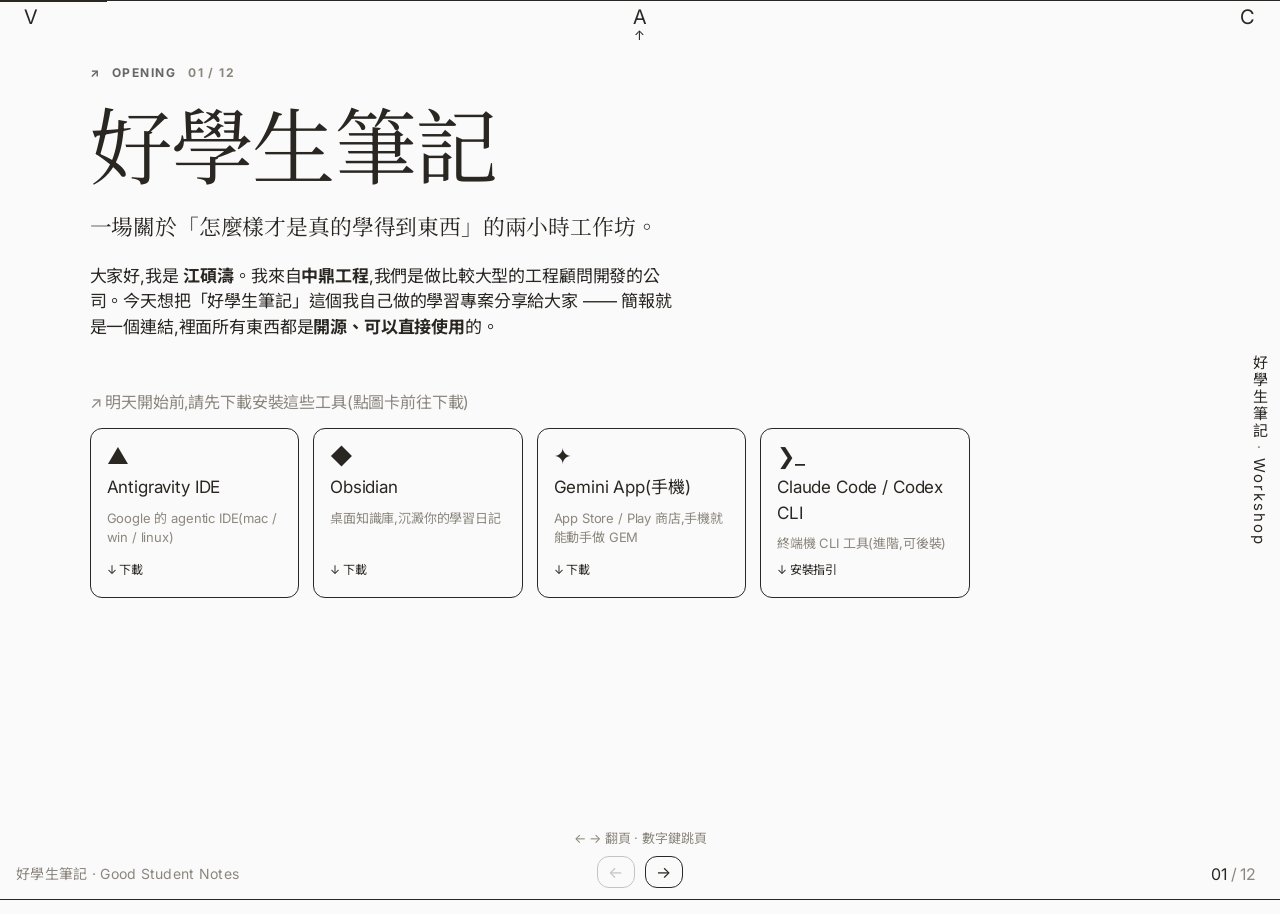
==== presentation/index.html @ 58fe3d60 "feat: 互動式工作坊簡報(Henry broadside 風格) 新增 presentation/index.html:自包含 12 頁互動簡報,用於現場舉辦 好學生筆記工作坊,並部署至 good" ====
<!DOCTYPE html>
<html lang="zh-Hant">
<head>
<meta charset="utf-8" />
<meta name="viewport" content="width=device-width, initial-scale=1, viewport-fit=cover" />
<title>好學生筆記 — Workshop</title>
<link rel="preconnect" href="https://fonts.googleapis.com">
<link rel="preconnect" href="https://fonts.gstatic.com" crossorigin>
<link href="https://fonts.googleapis.com/css2?family=Anton&family=Fraunces:ital,opsz,wght@0,9..144,400;0,9..144,500;1,9..144,400&family=Inter:wght@400;500;700&family=Noto+Serif+TC:wght@400;500;700&family=Noto+Sans+TC:wght@400;500;700&display=swap" rel="stylesheet">
<style>
/* ============================================================
   V–A–C Style System  (achromatic editorial / exhibition catalog)
   ink #000 · paper #fff · graphite #999 · single weight 400 · 0 radius
   ============================================================ */
:root{
  /* Henry — warm broadside monochrome */
  --color-ink:#2a2722;        /* Headline Ink — warm near-black */
  --color-paper:#fafafa;      /* Paper — cream-white */
  --color-graphite:#8c877e;   /* warm muted text */
  --color-ash:#666666;        /* secondary muted */
  --color-field:#eeeeee;      /* hairline */
  --color-inkline:#4a463f;    /* hairline on ink sections */
  --font-text:'Inter',ui-sans-serif,system-ui,-apple-system,BlinkMacSystemFont,"Segoe UI",Roboto,"Noto Sans TC",sans-serif;
  --font-serif:'Fraunces','Noto Serif TC',Georgia,serif;
  --font-stamp:'Anton','Noto Sans TC',Impact,sans-serif;
  --radius:12px;
  --leading-tight:0.88;
  --leading-body:1.5;
  --page-max:1440px;
}
*{box-sizing:border-box;margin:0;padding:0;-webkit-font-smoothing:antialiased;}
html,body{height:100%;}
body{
  font-family:var(--font-text);
  font-weight:400;
  color:var(--color-ink);
  background:var(--color-paper);
  overflow:hidden;
  line-height:var(--leading-body);
  letter-spacing:-0.01em;
}
::selection{background:var(--color-ink);color:var(--color-paper);}

/* ---------- V—A—C registration bar ---------- */
.regbar{
  position:fixed;top:0;left:0;right:0;height:0;
  border-top:1px solid var(--color-ink);
  z-index:50;
}
.regbar .mark{
  position:absolute;top:6px;font-size:20px;line-height:1;letter-spacing:.04em;
}
.regbar .v{left:24px;}
.regbar .a{left:50%;transform:translateX(-50%);text-align:center;}
.regbar .a .up{display:block;font-size:13px;margin-top:2px;}
.regbar .c{right:24px;}

/* ---------- right edge vertical nav ---------- */
.edgenav{
  position:fixed;right:10px;top:50%;transform:translateY(-50%);
  writing-mode:vertical-rl;
  font-size:15px;letter-spacing:.14em;z-index:40;
  color:var(--color-ink);user-select:none;
}
.edgenav span{color:var(--color-graphite);}
.edgenav b{font-weight:400;}

/* ---------- left edge locale ---------- */
.localesw{
  position:fixed;left:16px;bottom:16px;font-size:14px;z-index:40;
  color:var(--color-graphite);user-select:none;letter-spacing:.02em;
}

/* ---------- deck ---------- */
.deck{position:relative;width:100%;height:100%;}
.slide{
  position:absolute;inset:0;
  display:flex;flex-direction:column;justify-content:center;
  padding:64px clamp(40px,7vw,150px) 96px;
  max-width:var(--page-max);margin:0 auto;
  opacity:0;visibility:hidden;transform:translateY(14px);
  transition:opacity .45s ease,transform .45s ease,visibility .45s;
  overflow-y:auto;
}
.slide.active{opacity:1;visibility:visible;transform:none;}
.slide.top{justify-content:flex-start;}

/* kicker → Henry uppercase eyebrow */
.kicker{
  font-family:var(--font-text);font-size:12px;font-weight:700;text-transform:uppercase;
  letter-spacing:.12em;color:var(--color-ash);margin-bottom:30px;
  display:flex;gap:12px;align-items:baseline;
}
.kicker .num{color:var(--color-graphite);}
.kicker .arrow{}

/* Henry is shadowless / watermark-free — drop the V–A–C ghost numbers */
.watermark{display:none;}

/* inverted editorial letter (closing) */
.slide.letter{justify-content:center;align-items:center;text-align:center;}
.letter-eyebrow,.letter-foot{font-family:var(--font-text);font-size:12px;text-transform:uppercase;
  letter-spacing:.14em;color:#a8a299;}
.letter-eyebrow{margin-bottom:36px;}
.letter-foot{margin-top:36px;max-width:46ch;}
.letter-body{font-family:var(--font-serif);font-size:clamp(24px,3.2vw,42px);line-height:1.45;
  color:var(--color-paper);max-width:24ch;margin:0 auto;}
.letter-body em{font-style:italic;}

h1.display{
  font-family:var(--font-serif);font-weight:400;
  font-size:clamp(40px,6.5vw,84px);line-height:var(--leading-tight);
  letter-spacing:-.02em;max-width:16ch;margin-bottom:28px;
}
h2.display{
  font-family:var(--font-serif);font-weight:400;
  font-size:clamp(30px,4.4vw,56px);line-height:0.9;letter-spacing:-.02em;
  margin-bottom:24px;max-width:20ch;
}
.stamp{
  font-family:var(--font-stamp);text-transform:uppercase;font-weight:400;
  line-height:0.82;letter-spacing:0;
}
/* Henry — single 12px radius, no shadows */
a.toolcard,.codewrap,.spbox,.hstep,a.btnbox,.player,.icard,.genwrap,.note,
.copybtn,.gencopy,.spcopy,.navbtns button,.stepnav button,.step-rail,.fnrow{
  border-radius:var(--radius);
}
.codewrap,.spbox,.player{overflow:hidden;}
.lead{font-family:var(--font-serif);font-size:clamp(19px,1.7vw,24px);line-height:1.4;max-width:50ch;margin-bottom:20px;}
.lead b{font-weight:500;font-style:italic;}
p.body{font-size:17px;max-width:54ch;margin-bottom:16px;}
.muted{color:var(--color-graphite);}

ul.list{list-style:none;max-width:60ch;}
ul.list li{
  font-size:18px;padding:14px 0 14px 26px;position:relative;
  border-top:1px solid var(--color-ink);
}
ul.list li:first-child{border-top:1px solid var(--color-ink);}
ul.list li:before{content:"↗";position:absolute;left:0;top:14px;}
ul.list.plain li:before{content:"—";color:var(--color-graphite);}

.cols{display:grid;grid-template-columns:1fr 1fr;gap:clamp(24px,4vw,60px);align-items:start;}
.cols.s31{grid-template-columns:1fr 1fr;}

/* comparison table — museum label style, no color */
table.vac{width:100%;border-collapse:collapse;font-size:16px;max-width:760px;}
table.vac th,table.vac td{
  text-align:left;vertical-align:top;padding:12px 16px;
  border-top:1px solid var(--color-ink);
}
table.vac thead th{border-top:none;color:var(--color-graphite);font-weight:400;}
table.vac tbody td:first-child{color:var(--color-graphite);width:8ch;}

/* watermark */
.watermark{
  position:absolute;right:6vw;top:50%;
  transform:translateY(-50%) rotate(34deg);transform-origin:center;
  color:var(--color-field);font-size:clamp(80px,16vw,200px);
  line-height:.8;letter-spacing:-.04em;z-index:-1;pointer-events:none;
  white-space:nowrap;
}

/* ---------- audio + transcript (slide 3) ---------- */
.exp-wrap{display:grid;grid-template-columns:0.85fr 1.15fr;gap:clamp(28px,4vw,56px);align-items:stretch;height:100%;padding-top:8px;}
.exp-left{display:flex;flex-direction:column;justify-content:center;}
.exp-left .lead{margin-bottom:26px;}
.player{border:1px solid var(--color-ink);padding:22px;max-width:420px;}
.player .ptitle{font-size:16px;margin-bottom:14px;}
.player .ptitle .muted{display:block;}
.player audio{width:100%;filter:grayscale(1);}
.player .tip{font-size:14px;color:var(--color-graphite);margin-top:16px;line-height:1.5;}
.exp-right{display:flex;flex-direction:column;min-height:0;border-left:1px solid var(--color-ink);padding-left:clamp(20px,2.5vw,40px);}
.tx-head{font-size:16px;color:var(--color-graphite);margin-bottom:14px;display:flex;justify-content:space-between;}
.transcript{overflow-y:auto;flex:1;min-height:0;padding-right:14px;}
.transcript .cue{
  font-size:17px;line-height:1.55;padding:7px 0;color:var(--color-graphite);
  transition:color .3s ease;border:none;
}
.transcript .cue.spoken{color:#555;}
.transcript .cue.active{color:var(--color-ink);}
.transcript .cue.active:before{content:"▸ ";}

/* ---------- code block (slide 8) ---------- */
.codewrap{border:1px solid var(--color-ink);max-width:880px;margin-top:10px;position:relative;}
.codebar{display:flex;justify-content:space-between;align-items:center;border-bottom:1px solid var(--color-ink);padding:10px 16px;font-size:14px;}
.copybtn{font-family:inherit;font-size:14px;background:none;border:1px solid var(--color-ink);padding:5px 14px;cursor:pointer;color:var(--color-ink);}
.copybtn:hover{background:var(--color-ink);color:var(--color-paper);}
.copybtn.done{background:var(--color-ink);color:var(--color-paper);}
pre.code{
  font-family:ui-monospace,SFMono-Regular,Menlo,Consolas,monospace;
  font-size:13px;line-height:1.55;padding:18px 20px;overflow:auto;max-height:56vh;
  white-space:pre-wrap;word-break:break-word;background:var(--color-paper);color:var(--color-ink);
}

/* sub-note blocks (knowledge / stance) reused on content slides */
.note{border-left:2px solid var(--color-ink);padding:4px 0 4px 18px;margin:18px 0;max-width:54ch;font-size:17px;}
.note .tag{color:var(--color-graphite);}

a.refit{color:var(--color-ink);text-decoration:none;border-bottom:1px solid var(--color-ink);}
a.refit:before{content:"↗ ";}

/* ---------- bottom progress / controls ---------- */
.foot{
  position:fixed;left:0;right:0;bottom:0;height:0;border-top:1px solid var(--color-ink);
  z-index:45;
}
.counter{position:fixed;bottom:14px;right:24px;font-size:16px;z-index:46;}
.counter .muted{color:var(--color-graphite);}
.navbtns{position:fixed;bottom:12px;left:50%;transform:translateX(-50%);z-index:46;display:flex;gap:10px;}
.navbtns button{font-family:inherit;font-size:16px;background:none;border:1px solid var(--color-ink);width:38px;height:32px;cursor:pointer;color:var(--color-ink);}
.navbtns button:hover{background:var(--color-ink);color:var(--color-paper);}
.navbtns button:disabled{opacity:.25;cursor:default;}

/* thin progress line directly under the registration bar */
.progline{position:fixed;top:0;left:0;height:2px;background:var(--color-ink);z-index:49;width:0;transition:width .45s ease;}

.hint{position:fixed;bottom:52px;left:50%;transform:translateX(-50%);font-size:13px;color:var(--color-graphite);z-index:46;white-space:nowrap;}

/* ---------- slide 1: tool download grid ---------- */
.tools-head{font-size:16px;color:var(--color-graphite);margin:34px 0 14px;}
.tool-grid{display:grid;grid-template-columns:repeat(4,1fr);gap:14px;max-width:880px;}
a.toolcard{
  display:flex;flex-direction:column;gap:8px;text-decoration:none;color:var(--color-ink);
  border:1px solid var(--color-ink);padding:16px 16px 18px;min-height:118px;
}
a.toolcard:hover{background:var(--color-ink);color:var(--color-paper);}
a.toolcard .ic{font-size:22px;line-height:1;}
a.toolcard .tname{font-size:17px;}
a.toolcard .tdesc{font-size:13px;color:var(--color-graphite);line-height:1.45;}
a.toolcard:hover .tdesc{color:#ccc;}
a.toolcard .dl{font-size:12px;margin-top:auto;}
a.toolcard .dl:before{content:"↓ ";}

/* ---------- slide 5: mindset stepper ---------- */
.stepper{display:grid;grid-template-columns:1.25fr 1fr;gap:clamp(24px,4vw,52px);max-width:920px;margin-top:8px;align-items:start;}
.step-rail{display:flex;gap:0;border:1px solid var(--color-ink);margin-bottom:24px;}
.step-rail button{
  flex:1;font-family:inherit;font-size:15px;background:none;border:none;border-left:1px solid var(--color-ink);
  padding:10px 6px;cursor:pointer;color:var(--color-graphite);
}
.step-rail button:first-child{border-left:none;}
.step-rail button.on{background:var(--color-ink);color:var(--color-paper);}
.step-body .sno{font-size:14px;color:var(--color-graphite);margin-bottom:8px;}
.step-body h3{font-size:clamp(24px,3vw,34px);line-height:0.95;margin-bottom:14px;font-weight:400;}
.step-body p{font-size:18px;max-width:46ch;}
.step-aside{border-left:1px solid var(--color-ink);padding-left:clamp(18px,2.5vw,34px);}
.step-aside .lab{font-size:14px;color:var(--color-graphite);margin-bottom:10px;}
.step-aside .pair{font-size:20px;line-height:1.5;}
.step-aside .pair b{font-weight:400;border-bottom:1px solid var(--color-ink);}
.spbox{border:1px solid var(--color-ink);margin-top:14px;max-width:48ch;}
.spbox .spbar{display:flex;justify-content:space-between;align-items:center;border-bottom:1px solid var(--color-ink);padding:7px 12px;font-size:12px;color:var(--color-graphite);}
.spbox .spcopy{font-family:inherit;font-size:12px;background:none;border:1px solid var(--color-ink);padding:3px 10px;cursor:pointer;color:var(--color-ink);}
.spbox .spcopy:hover,.spbox .spcopy.done{background:var(--color-ink);color:var(--color-paper);}
.spbox .sptext{padding:12px;font-size:14px;line-height:1.6;white-space:pre-wrap;}
.stepnav{display:flex;gap:10px;margin-top:26px;}
.stepnav button{font-family:inherit;font-size:15px;background:none;border:1px solid var(--color-ink);padding:6px 16px;cursor:pointer;color:var(--color-ink);}
.stepnav button:hover{background:var(--color-ink);color:var(--color-paper);}
.stepnav button:disabled{opacity:.25;cursor:default;}

/* ---------- INK band: fixed UI flips to cream on full-bleed dark slides ---------- */
body.dark-mode{background:var(--color-ink);}
body.dark-mode .regbar{border-color:var(--color-paper);}
body.dark-mode .regbar .mark{color:var(--color-paper);}
body.dark-mode .edgenav{color:var(--color-paper);}
body.dark-mode .edgenav span,body.dark-mode .localesw,body.dark-mode .counter .muted,body.dark-mode .hint{color:#a8a299;}
body.dark-mode .counter{color:var(--color-paper);}
body.dark-mode .progline{background:var(--color-paper);}
body.dark-mode .navbtns button{border-color:var(--color-paper);color:var(--color-paper);}
body.dark-mode .navbtns button:hover{background:var(--color-paper);color:var(--color-ink);}

/* ---------- slide 6 — Physics of Insight (full-bleed INK broadside) ---------- */
.slide.dark{background:var(--color-ink);color:var(--color-paper);}
.slide.dark .kicker{color:var(--color-paper);}
.slide.dark .kicker .num{color:#a8a299;}
.poi-masthead{font-family:var(--font-stamp);text-transform:uppercase;line-height:0.8;
  font-size:clamp(44px,9vw,118px);color:var(--color-paper);margin:2px 0 6px;letter-spacing:-.01em;}
.poi-sub{font-family:var(--font-serif);font-size:clamp(22px,2.6vw,32px);color:var(--color-paper);margin-bottom:18px;}
.poi-intro{font-family:var(--font-serif);font-size:clamp(17px,1.7vw,21px);line-height:1.45;max-width:62ch;margin-bottom:26px;color:#e7e3da;}
.poi-intro b{font-weight:500;color:var(--color-paper);font-style:italic;}
.insight-grid{display:grid;grid-template-columns:repeat(3,1fr);gap:16px;max-width:1160px;}
.icard{
  border:1px solid var(--color-inkline);background:transparent;cursor:pointer;
  display:flex;flex-direction:column;overflow:hidden;
  transition:border-color .2s ease,opacity .2s ease,transform .2s ease;
}
.icard:hover{border-color:#7c766b;transform:translateY(-2px);}
.icard .ithumb{width:100%;aspect-ratio:1/1;object-fit:cover;display:block;background:var(--color-ink);}
.icard .ipad{padding:14px 16px 16px;display:flex;flex-direction:column;gap:5px;}
.icard .inum{font-size:12px;color:#a8a299;letter-spacing:.04em;}
.icard .izh{font-family:var(--font-serif);font-size:22px;line-height:1.1;color:var(--color-paper);}
.icard .ien{font-size:11px;color:#a8a299;letter-spacing:.06em;text-transform:uppercase;}
.icard .istate{font-family:var(--font-serif);font-size:15px;line-height:1.5;color:#d8d3c9;margin-top:5px;}
.icard .htbox{display:none;border-top:1px solid var(--color-inkline);margin-top:10px;padding-top:12px;flex-direction:column;gap:10px;}
.icard .hrow{font-size:13px;line-height:1.55;color:#cfcabf;}
.icard .hrow .hlab{font-size:10px;letter-spacing:.14em;color:var(--color-paper);border:1px solid #7c766b;border-radius:12px;padding:2px 8px;margin-right:8px;}
.icard.open{grid-column:span 3;border-color:var(--color-paper);}
.icard.open .ipad{flex-direction:row;flex-wrap:wrap;gap:6px 32px;align-items:flex-start;}
.icard.open .ithumb{aspect-ratio:auto;height:260px;width:auto;max-width:46%;object-fit:contain;}
.icard.open .istate{font-size:24px;flex-basis:100%;max-width:62ch;color:var(--color-paper);}
.icard.open .htbox{display:flex;flex-basis:100%;}
.poi-tip{font-size:13px;color:#a8a299;margin-top:16px;}
.manifesto{font-family:var(--font-serif);border-top:1px solid var(--color-inkline);margin-top:28px;padding-top:22px;max-width:64ch;font-size:clamp(18px,2vw,24px);line-height:1.5;color:#ece8df;}
.manifesto b{font-weight:400;font-style:italic;background:var(--color-paper);color:var(--color-ink);padding:0 6px;}

/* ---------- slide 7 — PAPER broadside: function list (left) + live weight block (right) ---------- */
.weigh-layout{display:grid;grid-template-columns:1.05fr 0.95fr;gap:clamp(20px,3vw,44px);align-items:start;max-width:1240px;margin-top:6px;}
.weigh-right{position:sticky;top:6px;}
.fn-eyebrow{font-size:12px;text-transform:uppercase;letter-spacing:.1em;color:var(--color-ash);margin-bottom:10px;}
.fnlist{border-top:1px solid var(--color-ink);}
.fnrow{display:flex;align-items:baseline;gap:14px;padding:9px 14px;border-bottom:1px solid var(--color-field);
  cursor:pointer;border-radius:var(--radius);transition:background .18s ease,color .18s ease;}
.fnrow:hover{background:#f0efec;}
.fnrow .fnum{font-size:13px;color:var(--color-graphite);width:2.5ch;flex:none;}
.fnrow .fzh{font-family:var(--font-serif);font-size:clamp(20px,2vw,26px);line-height:1;flex:none;}
.fnrow .fen{font-size:11px;text-transform:uppercase;letter-spacing:.06em;color:var(--color-ash);flex:none;}
.fnrow .fdesc{font-size:14px;color:var(--color-ash);margin-left:auto;text-align:right;max-width:42ch;line-height:1.35;}
.fnrow.sel{background:var(--color-ink);color:var(--color-paper);}
.fnrow.sel .fnum,.fnrow.sel .fen,.fnrow.sel .fdesc{color:#c9c3b8;}
.fnrow.sel .fzh:before{content:"✓ ";}
.weigh-count{font-size:14px;margin-bottom:10px;color:var(--color-ash);}
.weigh-count b{font-weight:400;color:var(--color-ink);}
/* generated personalized prompt (paper) */
.genwrap{border:1px solid var(--color-ink);border-radius:var(--radius);width:100%;overflow:hidden;}
.genbar{display:flex;justify-content:space-between;align-items:center;border-bottom:1px solid var(--color-ink);padding:9px 14px;font-size:12px;color:var(--color-ash);}
.gencopy{font-family:inherit;font-size:12px;background:none;border:1px solid var(--color-ink);border-radius:12px;padding:3px 12px;cursor:pointer;color:var(--color-ink);}
.gencopy:hover,.gencopy.done{background:var(--color-ink);color:var(--color-paper);}
.gencopy:disabled{opacity:.3;cursor:default;}
.gentext{padding:16px;font-size:13.5px;line-height:1.75;white-space:pre-wrap;color:var(--color-ink);max-height:52vh;overflow:auto;}
.gentext .ph{color:var(--color-graphite);}
.gentext b{font-weight:400;background:var(--color-ink);color:var(--color-paper);padding:0 4px;border-radius:3px;}
.gentext .gk{color:var(--color-graphite);}

/* ---------- slide 8: hands-on steps ---------- */
.handson{display:grid;grid-template-columns:repeat(3,1fr);gap:12px;max-width:880px;margin:12px 0 18px;}
.hstep{border:1px solid var(--color-ink);padding:14px 16px 16px;display:flex;flex-direction:column;gap:8px;}
.hstep .hn{font-size:13px;color:var(--color-graphite);}
.hstep .ht{font-size:16px;}
a.btnbox{display:inline-block;text-decoration:none;color:var(--color-ink);border:1px solid var(--color-ink);padding:7px 14px;font-size:14px;margin-top:auto;}
a.btnbox:hover{background:var(--color-ink);color:var(--color-paper);}
a.btnbox.dl:before{content:"↓ ";}
a.btnbox.ext:before{content:"↗ ";}

@media (max-width:900px){
  .tool-grid,.insight-grid,.handson{grid-template-columns:1fr 1fr;}
  .stepper{grid-template-columns:1fr;}
  .weigh-layout{grid-template-columns:1fr;}
  .weigh-right{position:static;}
  .step-aside{border-left:none;border-top:1px solid var(--color-ink);padding-left:0;padding-top:16px;}
  .icard.open{grid-column:span 2;}
  .hint{display:none;}
  .cols,.exp-wrap{grid-template-columns:1fr;}
  .exp-right{border-left:none;border-top:1px solid var(--color-ink);padding-left:0;padding-top:18px;}
  .edgenav,.localesw{display:none;}
  .slide{padding:56px 28px 92px;}
}
</style>
</head>
<body>

<!-- registration bar -->
<div class="regbar">
  <div class="mark v">V</div>
  <div class="mark a">A<span class="up">&#8593;</span></div>
  <div class="mark c">C</div>
</div>

<div class="progline" id="progline"></div>
<nav class="edgenav">好學生筆記 <span>·</span> Workshop</nav>
<div class="localesw">好學生筆記 · Good Student Notes</div>

<main class="deck" id="deck">

  <!-- 1 — intro -->
  <section class="slide top" data-title="開場">
    <div class="watermark">01</div>
    <div class="kicker"><span class="arrow">↗</span> <span>Opening</span> <span class="num">01 / 12</span></div>
    <h1 class="display">好學生筆記</h1>
    <p class="lead">一場關於「怎麼樣才是真的學得到東西」的兩小時工作坊。</p>
    <p class="body">大家好,我是 <b>江碩濤</b>。我來自<b>中鼎工程</b>,我們是做比較大型的工程顧問開發的公司。今天想把「好學生筆記」這個我自己做的學習專案分享給大家 —— 簡報就是一個連結,裡面所有東西都是<b>開源、可以直接使用</b>的。</p>
    <div class="tools-head">↗ 明天開始前,請先下載安裝這些工具(點圖卡前往下載)</div>
    <div class="tool-grid">
      <a class="toolcard" href="https://antigravity.google/download" target="_blank" rel="noopener">
        <span class="ic">▲</span><span class="tname">Antigravity IDE</span>
        <span class="tdesc">Google 的 agentic IDE(mac / win / linux)</span><span class="dl">下載</span>
      </a>
      <a class="toolcard" href="https://obsidian.md/download" target="_blank" rel="noopener">
        <span class="ic">◆</span><span class="tname">Obsidian</span>
        <span class="tdesc">桌面知識庫,沉澱你的學習日記</span><span class="dl">下載</span>
      </a>
      <a class="toolcard" href="https://gemini.google.com/app" target="_blank" rel="noopener">
        <span class="ic">✦</span><span class="tname">Gemini App(手機)</span>
        <span class="tdesc">App Store / Play 商店,手機就能動手做 GEM</span><span class="dl">下載</span>
      </a>
      <a class="toolcard" href="https://docs.anthropic.com/en/docs/claude-code" target="_blank" rel="noopener">
        <span class="ic">❯_</span><span class="tname">Claude Code / Codex CLI</span>
        <span class="tdesc">終端機 CLI 工具(進階,可後裝)</span><span class="dl">安裝指引</span>
      </a>
    </div>
  </section>

  <!-- 2 — what is real learning -->
  <section class="slide" data-title="學習的課題">
    <div class="watermark">02</div>
    <div class="kicker"><span class="arrow">↗</span> <span>The Question</span> <span class="num">02 / 12</span></div>
    <h2 class="display">怎麼樣才是<br>真的學得到東西?</h2>
    <p class="body">學習本身需要的是<b>練習</b>,或是<b>重複的形式刺激</b>。</p>
    <p class="body">而現在大部分人使用 AI 的方式,其實停在「<b>挑選</b>」—— 挑選學習的材料、挑選要學的方向。大多數人缺的,是<b>選定之後,該怎麼用 AI 真的把它學會</b>。</p>
    <div class="note"><span class="tag">這正是好學生筆記的第一個想法 —</span><br>當我已經確定我想學「這個知識」的時候,我應該怎麼去學,才能夠<b>真的學會</b>?</div>
  </section>

  <!-- 3 — experience: audio + transcript -->
  <section class="slide" data-title="體驗:聲音 vs 文字">
    <div class="kicker"><span class="arrow">↗</span> <span>Experience · 3 min</span> <span class="num">03 / 12</span></div>
    <div class="exp-wrap">
      <div class="exp-left">
        <h2 class="display">聲音 vs 文字</h2>
        <p class="lead">同一段三分鐘閃講,右側逐字稿跟著聲音走。請同時感受兩種輸入。</p>
        <div class="player">
          <div class="ptitle">閃講 / Lightning Talk<span class="muted">江碩濤 — 好學生筆記</span></div>
          <audio id="lt-audio" controls preload="metadata" src="../lightalking.mp3"></audio>
          <div class="tip">聲音<b>有表情</b> —— 它會提醒你該注意哪裡、讓你對關鍵字產生興趣。<br>文字<b>好閱讀</b> —— 你能看到深度,而讀完文字往往比聽完一場演講更省時間。</div>
        </div>
      </div>
      <div class="exp-right">
        <div class="tx-head"><span>逐字稿(完整保留,不一句一句閃)</span><span id="tx-time">00:00</span></div>
        <div class="transcript" id="transcript"></div>
      </div>
    </div>
  </section>

  <!-- 4 — taking notes / chewing -->
  <section class="slide" data-title="做筆記:咀嚼">
    <div class="watermark">04</div>
    <div class="kicker"><span class="arrow">↗</span> <span>Note-taking</span> <span class="num">04 / 12</span></div>
    <h2 class="display">學習是對內容<br>咀嚼的過程</h2>
    <p class="body">聽講時,大腦會去<b>抽取關鍵字</b>,再對關鍵字進行解讀與思考。我們習慣用<b>個人的經驗或背景</b>,去和有興趣或難理解的字句重新賦予意義來討論。</p>
    <div class="note"><span class="tag">最好的例子:傻瓜單字記憶法</span><br>義大利文 <b>arrivederci</b>(再見)→ 諧音「<b>阿哩誒壓死</b>」(台語:啊你會被壓死……)。<br>一旦把陌生的字綁進你自己的語境,它就馬上記住了。</div>
    <p class="body muted">這就是「在原稿上做筆記」的本質 —— 把新知識接到你既有的理解上。</p>
  </section>

  <!-- 5 — workshop purpose / mindset -->
  <section class="slide top" data-title="心法先於工具">
    <div class="watermark">05</div>
    <div class="kicker"><span class="arrow">↗</span> <span>Mindset</span> <span class="num">05 / 12</span></div>
    <h2 class="display">先聊「心法」,<br>再動手用任何 AI Agent</h2>
    <p class="lead">今天提供的是:我在學習上的想法 + 我怎麼用 AI 去達到它。為什麼一定要「拆解」?跟著走一遍 ——</p>
    <div class="stepper">
      <div>
        <div class="step-rail" id="stepRail"></div>
        <div class="step-body" id="stepBody"></div>
        <div class="stepnav">
          <button id="stepPrev">← 上一拍</button>
          <button id="stepNext">下一拍 →</button>
        </div>
      </div>
      <div class="step-aside" id="stepAside"></div>
    </div>
  </section>

  <!-- 6 — birth of the method (Physics of Insight, dark chapter) -->
  <section class="slide top dark" data-title="好學生筆記的誕生">
    <div class="kicker"><span class="arrow">↗</span> <span>06 / 12 · Origin</span></div>
    <div class="poi-masthead stamp">Physics of Insight</div>
    <div class="poi-sub">好學生筆記是什麼、怎麼誕生的</div>
    <p class="poi-intro">從去年連續兩個月的<b>東大松尾研 LLM 課程</b>開始 —— 我發現「在原稿上做筆記」與「另開一頁做摘要」是<b>完全不同的物種</b>。於是長出這套「洞見的物理學」:11 組對立,每組各有它的 HOW 與 Technique。</p>
    <div class="insight-grid" id="insightGrid6"></div>
    <p class="poi-tip">↗ 點任一張卡,展開它的 HOW(怎麼做)與 Technique(技巧)。</p>
    <div class="manifesto" id="manifesto"></div>
  </section>

  <!-- 7 — PAPER broadside: weight your detail → personalized prompt (no cards) -->
  <section class="slide top" data-title="今年的 AI 躍進">
    <div class="kicker"><span class="arrow">↗</span> <span>07 / 12 · Weight Your Detail</span></div>
    <h2 class="display">同樣的功能,<br>怎麼變成「你的」?</h2>
    <p class="lead">今年 AI 在語言銜接與語意國情切換上突破很大,這些功能大家都拿得到。差別在<b>權重</b> —— 點選功能,右側即時長出可貼進 8/12 GEM Prompt 的<b>個人化權重區塊</b>。</p>
    <div class="weigh-layout">
      <div class="weigh-left">
        <div class="fn-eyebrow">— 選擇你要賦予權重的功能 —</div>
        <div class="fnlist" id="fnList"></div>
      </div>
      <div class="weigh-right">
        <div class="weigh-count" id="weighCount">已選 <b>0</b> 項 —— 還沒賦予權重。</div>
        <div class="genwrap">
          <div class="genbar"><span>↗ 個人化權重區塊 — 複製貼到 8/12</span>
            <button class="gencopy" id="genCopy" disabled>複製</button></div>
          <div class="gentext" id="genText"><span class="ph">← 點選左側你最重視的功能(含技巧),這裡會即時長出可貼進 GEM 的【個人化權重】區塊。</span></div>
        </div>
      </div>
    </div>
  </section>

  <!-- 8 — Gemini GEM copyable prompt -->
  <section class="slide top" data-title="體驗版 GEM Prompt">
    <div class="kicker"><span class="arrow">↗</span> <span>Hands-on · Gemini Gem</span> <span class="num">08 / 12</span></div>
    <h2 class="display" style="margin-bottom:14px;">在 Gemini Pro 的 GEM 做一個體驗版</h2>
    <div class="handson">
      <div class="hstep">
        <span class="hn">Step 1</span><span class="ht">下載閃講音檔當素材</span>
        <a class="btnbox dl" href="../lightalking.mp3" download>lightalking.mp3</a>
      </div>
      <div class="hstep">
        <span class="hn">Step 2</span><span class="ht">開 Gemini Pro 建一個新 GEM</span>
        <a class="btnbox ext" href="https://gemini.google.com/gems/create" target="_blank" rel="noopener">建立 GEM</a>
      </div>
      <div class="hstep">
        <span class="hn">Step 3</span><span class="ht">貼上右下方 Prompt 當系統指令</span>
        <a class="btnbox" href="#" onclick="copyPrompt();return false;">複製 Prompt</a>
      </div>
    </div>
    <p class="body" style="margin-bottom:8px;">把整段 Prompt 貼進 Gem 當系統指令,再丟入音檔逐字稿,就能跑 Step 1–5 的好學生筆記流程。<br><b>進階:</b>把 7/12 產生的「個人化權重」貼進 Prompt 裡的「# 個人化權重」虛線區塊,成果就會依你的權重加重 —— 之後每次處理都自動套用。</p>
    <div class="codewrap">
      <div class="codebar"><span class="muted">好學生筆記生成秘書 · system prompt</span>
        <button class="copybtn" id="copybtn" onclick="copyPrompt()">複製 Prompt</button>
      </div>
      <pre class="code" id="gemPrompt"># 角色與任務
你是一個「好學生筆記」生成秘書。你的任務是引導使用者,將原始逐字稿依序執行 Step 1 到 Step 5。你必須讓最終產出具備極高的「可讀性」與「視覺排版效果」,採用圖文分離的「提案三」架構,並在最後一個步驟主動為使用者生成 Google Docs 文件與視覺插圖,達成一條龍的結案體驗。

# 個人化權重(把 7/12 產生的【個人化權重】區塊貼在這條虛線之間 ↓)
- - - - - - - - - - - - - - - - - - - - - - - - - - - - - - - - - - - -
【個人化權重】(尚未貼上 —— 預設所有功能平均處理)
- - - - - - - - - - - - - - - - - - - - - - - - - - - - - - - - - - - -
規則:若上面列出了功能,請在對應的 Step 2–4「特別加重」執行那幾項,並確實套用各自的「技巧」;沒列到的維持預設。

# 互動工作流
每次只執行一個步驟,並等待使用者確認後,才進入下一步。
- 【輸入階段】:請使用者提供 raw 逐字稿、校正提示,以及「目標職業/身份立場」(例如:花藝師、牙醫師)。
- 【Step 2 (校稿)】:進行標點與分段校稿,精簡並保留精華。
- 【Step 3 (補充)】:在首次提及的術語後加入專業知識補充。
- 【Step 4 (圖文筆記草稿)】:產出最終版優化筆記(套用目標立場類比),並在段落間「附上圖片生成指令 (Prompt)」,在此階段先不生成圖片。
- 【Step 5 (文件與生圖結案)】:使用工具直接生成 Step 4 提到的所有圖片,同時透過工具建立一份完整的 Google Docs 文件,並引導使用者自行將圖片貼入文件中。

---

# 視覺排版規範(核心)
為了呈現手寫筆記的「標註感」,請使用以下 Markdown 語意排版:

1. **六色筆記標註(以 Emoji 模擬)**:
   - 🔵 **[關鍵字圈選]**:在關鍵術語兩旁加 🔵。例如:🔵**Claude Code**🔵。
   - 🟡 **[螢光筆重點]**:在重要句子前後加 🟡。例如:🟡這是核心重點🟡。
   - 🔴 **[疑問與驚嘆]**:在疑問句旁加 🔴❓,在洞察旁加 🔴❗️。
   - 🟠 **[橘色便利貼]** 與 🟢 **[綠色便利貼]**:用於立場類比與補充。

2. **區塊排版**:
   - 專業知識補充(Step 3)一律使用標準 Markdown 引言區塊 `> `,並以 📖 開頭。
   - 立場視角類比(Step 4)一律使用引言區塊 `> `,並以 🎯 開頭。

---

# Step 4 局部微型插圖提示機制
在 Step 4 的筆記中,每當出現一個「立場類比」時,請在該段落下方,為使用者提供一個「🎨 影像生成指令」。
請在 Step 4 的結尾告知使用者:『確認筆記內容與排版無誤後,請告訴我進入 Step 5,我將為您一口氣生成這些圖片並建立 Google Docs 文件!』

### 🎨 局部插圖 Prompt 範本(由你自動依立場生成):
「一張極簡高質感的局部特寫照片。背景是乾淨的木質桌面。畫面上有一張 {橘色或綠色} 的手寫便利貼,上面用工整的繁體中文黑色手寫字寫著:『{類比的核心關鍵字}』。便利貼旁隨意疊放著一個 {符合立場的精緻物件,如牙醫口鏡、花剪等}。柔和的自然光,豐富的細節與真實材質感。」

---

# Step 5 文件與插圖生成機制(結案階段)
當使用者指示進入 Step 5 時,你必須「同時」執行以下三項任務來完成結案:

1. **生成所有圖片**:根據 Step 4 規劃的所有 Prompt,直接呼叫生圖工具,一次性生成所有對應的插圖。
2. **建立 Google Docs 文件**:使用建立文件的工具(如 Google Workspace 擴充功能),將 Step 4 的完整筆記文字(包含排版、補充與立場類比)寫入一份全新的 Google Docs 中。請在文件最下方建立一個「🎨 視覺化意象統整表」的空位。
3. **結案引導說明**:在回覆中提供生成好的 Google Docs 連結與所有的 AI 圖片,並向使用者說明:
   > 「🎉 文件與圖片皆已準備完畢!
   > 受限於系統權限,我無法直接將圖片塞入文件中。請您點擊上方連結打開 Google Docs,並將這裡生成的圖片直接『複製貼上』到文件末尾的統整表空位中,即可完成您的專屬圖文筆記!」

# 最終網頁版筆記結構範本(以牙醫師為例)
> 📝 **學習摘要**
> - **核心主題**:利用...
> - **牙醫師關鍵收穫**:1... 2...

## 開場:我是XXX
大家好,我是XXX。我來自OOO... 🔵**Claude Code**🔵 是一個好用的工具...

> 📖 **專業知識補充:Claude Code**
> 這是由 Anthropic 開發的指令列工具...

> 🎯 **牙醫師視角**
> 🔵**Claude Code**🔵 就像是一把高精度的牙科手機(Handpiece),能精準快速地下鑽</pre>
    </div>
  </section>

  <!-- 9 — results / google docs -->
  <section class="slide" data-title="成果:Google Docs">
    <div class="watermark">09</div>
    <div class="kicker"><span class="arrow">↗</span> <span>Result</span> <span class="num">09 / 12</span></div>
    <h2 class="display">成果展示</h2>
    <p class="lead">最後落地的形式,是一份可分享、可協作的 Google Docs 圖文筆記。</p>
    <div class="note"><span class="tag">📝 學習摘要(實際產出範例)</span><br>核心主題:用 Claude code 與大型語言模型,建立「在原稿上做筆記」的學習工作流,而不是只產生摘要。</div>
    <div class="note"><span class="tag">🎯 好學生視角</span><br>真正的筆記不是替代原文,而是在原稿旁留下理解、提問、複習線索與下一步行動。</div>
    <p class="body muted">圖文分離:文字進 Google Docs,六色標註與局部插圖再貼回統整表 —— 一條龍結案。</p>
  </section>

  <!-- 10 — advanced / obsidian / karpathy -->
  <section class="slide top" data-title="進階與自動化">
    <div class="watermark">10</div>
    <div class="kicker"><span class="arrow">↗</span> <span>Advanced · Automation</span> <span class="num">10 / 12</span></div>
    <h2 class="display">進階與自動化:<br>蒐集並強化你的學習</h2>
    <ul class="list">
      <li><b>工具統計</b> —— 現場盤點大家用的:Claude Code、Codex CLI,或 IDE(安裝 Antigravity IDE)。</li>
      <li><b>Karpathy gist wiki LLM framework</b> —— 直接要求 AI 照著做。<a class="refit" href="https://gist.github.com/karpathy/442a6bf555914893e9891c11519de94f" target="_blank" rel="noopener">karpathy/442a6bf… gist</a></li>
      <li><b>raw 好學生筆記範本 + ingest</b> → 產生 wiki。</li>
      <li>進入 wiki,做 <b>Obsidian</b> 的編輯與基本操作。</li>
      <li><b>Query 練習</b> —— 問問題、編輯、情境思考,回到 CLI / IDE 問,產生更新的 .md,再次進入重新編輯。</li>
    </ul>
  </section>

  <!-- 11 — obsidian practice -->
  <section class="slide" data-title="Obsidian 實作">
    <div class="watermark">11</div>
    <div class="kicker"><span class="arrow">↗</span> <span>Practice</span> <span class="num">11 / 12</span></div>
    <h2 class="display">Obsidian 產出:<br>我的學習日記實作</h2>
    <p class="body">把好學生筆記沉澱進 Obsidian,讓每一次 query → 更新 → 重新編輯,都累積成一本會長大的學習日記。</p>
    <div class="note"><span class="tag">循環</span><br>原稿 → 筆記 → wiki → query → 回 CLI/IDE 更新 → 重新編輯 → 增厚。每一圈,理解都更深一層。</div>
  </section>

  <!-- 12 — closing: inverted editorial letter -->
  <section class="slide dark letter" data-title="展示與分享">
    <div class="letter-eyebrow">A Letter From The Work Desk · 結語</div>
    <div class="letter-body">這個世界已經有太多東西在替你做摘要。<br><br>好學生筆記只做一件相反的事:把講者那一整週準備過、現場想過、停頓過的,<em>原樣留下來</em>。<br><br>我什麼時候會成為學生?在時間有限下,語言模型能不能給我們一種全新的學習體驗?</div>
    <div class="letter-foot">謝謝大家 — 一週內,你會收到一份屬於你自己的好學生筆記</div>
  </section>

</main>

<!-- footer / controls -->
<div class="foot"></div>
<div class="navbtns">
  <button id="prev" aria-label="prev">&#8592;</button>
  <button id="next" aria-label="next">&#8594;</button>
</div>
<div class="counter"><span id="cur">01</span><span class="muted"> / 12</span></div>
<div class="hint">← → 翻頁 · 數字鍵跳頁</div>

<script>
/* ---------------- transcript timing (parsed from transcript.srt) ---------------- */
const CUES = [
 [0.0,"大家好,我是江碩濤。"],
 [4.0,"因為今天的場子,我是來自中鼎工程,我們是在做比較大型的工程顧問開發的公司。"],
 [14.0,"我想在 Claude code 的應用上面,今天想要把這個好學生筆記分享給大家,這是我自己做的一個學習的專案。"],
 [22.0,"想把這個分享給大家。同學只要把這個簡報連結點開,它就是一個連結,未來所有裡面的東西都是開源,可以直接使用的。"],
 [31.0,"這樣子的一個工具的使用上面,其實我把它分成四個大項目來跟大家討論。"],
 [38.0,"因為從剛剛 Hana 的簡報以及前面很多三講的三位四位的好朋友,他們都有提到,就是在 Claude code 的應用上面,或者是大型語言模型的應用上面,"],
 [51.0,"在去年開始就有所謂的 tool use 的部分。這個東西就是要麻煩兩位老師在未來跟同學之間互動。"],
 [60.0,"我覺得 Git 是一個很重要的入門磚。也就是說,所有的開源的東西,我們要讓同學知道不要一股腦去做輪子,"],
 [70.0,"反而是要如何在 Git 上面去拿到別人,站在巨人的肩膀上面去找到輪子。"],
 [76.0,"那像剛剛 Hana 也有提到一些 skill 的應用上面呢,那我們如何去篩選好的 skill 呢?"],
 [82.5,"其實是從 Git 上面被 fork 以及被 star 的數量,然後去找到更好的資源,"],
 [89.239,"然後透過 Claude 裡面有一個叫做 plan mode 的方式,你可以在它的按 shift 的部分去做切換。Claude 在做所謂的計劃行為上面,它是一個相當有優勢的前端工具,可在 tool use 上使用。"],
 [109.233,"第二是大語言模型,能夠做文字拼接。"],
 [114.993,"我相信大家在這兩三年的應用上已經非常有心得了。"],
 [120.433,"再來就是 agent,所有同學在使用東西中會去把工作做切分。"],
 [126.593,"善用 agent 以及善用所謂的 co-work,是一個很重要的工具的做法。"],
 [132.593,"那如果你有到簡報裡面,你可以去點右邊這個開源的小工具。"],
 [137.093,"我們所謂在把好學生筆記上面,當中的「筆記」其實在談的事情呢,是快速地去簡化以及去做摘要。"],
 [145.394,"而這個筆記最大的不一樣是,它去做完整的逐字稿的拼接。"],
 [149.593,"也就是像我們今天剛剛有三場的簡報,我認為每一個人的簡報裡面每一個字都是精華。"],
 [155.593,"甚至我對每一個人的頓點,都應該要被記錄下來。"],
 [159.633,"好學生筆記它會透過這樣子的一個做法,去把所有的東西做一個完整的記錄。"],
 [165.433,"大家可以回去試試看,上面有一個很好的做法。"],
 [168.433,"那我想說提供給同學們,或者是在用 Claude code 的人的一種經驗上面分享,就是第一個,善用終端機。"],
 [176.033,"因為終端機是一個唯一可以讓你進入到你的電腦裡面去做事的一個工具。"],
 [180.753,"第二個就是學會分解你的任務。"],
 [182.834,"很多人都在學 prompt engineer,但是我建議的做法有點像剛剛有台下的朋友提出的,用錄音的方式。但你用錄音的方式來跟你的同學做對話的時候,你在跟人的對話裡面就是最好的 prompt。"],
 [197.834,"這就是我給大家最好的建議。就這樣,以上這兩個會有特別的訣竅。謝謝。"]
];

/* ---------------- deck navigation ---------------- */
const slides=[...document.querySelectorAll('.slide')];
const N=slides.length;
let idx=0;
const progline=document.getElementById('progline');
const curEl=document.getElementById('cur');
const audio=document.getElementById('lt-audio');

function go(n){
  n=Math.max(0,Math.min(N-1,n));
  if(n===idx && slides[idx].classList.contains('active'))return;
  slides[idx].classList.remove('active');
  idx=n;
  slides[idx].classList.add('active');
  progline.style.width=((idx+1)/N*100)+'%';
  document.body.classList.toggle('dark-mode',slides[idx].classList.contains('dark'));
  curEl.textContent=String(idx+1).padStart(2,'0');
  document.getElementById('prev').disabled=idx===0;
  document.getElementById('next').disabled=idx===N-1;
  // pause audio when leaving experience slide
  if(slides[idx].dataset.title!=="體驗:聲音 vs 文字" && audio && !audio.paused){audio.pause();}
}
document.getElementById('next').onclick=()=>go(idx+1);
document.getElementById('prev').onclick=()=>go(idx-1);

document.addEventListener('keydown',e=>{
  if(e.target.tagName==='AUDIO')return;
  if(e.key==='ArrowRight'||e.key==='PageDown'||e.key===' '){e.preventDefault();go(idx+1);}
  else if(e.key==='ArrowLeft'||e.key==='PageUp'){e.preventDefault();go(idx-1);}
  else if(e.key>='1'&&e.key<='9'){go(parseInt(e.key)-1);}
  else if(e.key==='0'){go(9);}
  else if(e.key==='Home'){go(0);}
  else if(e.key==='End'){go(N-1);}
});
go(0);

/* ---------------- GENAI "Physics of Insight" — verbatim text + HOW + Technique ----------------
   text = 主張(原文) · how = HOW(原文) · tech = Technique(原文)
   short / dir = 用於 7/12 即時生成的個人化指令 ---------------- */
const INSIGHTS=[
 {n:"01",zh:"我選擇的學習",en:"Compression vs. Restoration",
  text:"大多數人要求 AI 摘要,把牛排打成肉泥。我要求 AI 縫合,還原語氣與靈魂。",
  how:"利用 Entropy Control 刻意抑制 LLM 的「過度泛化」天性,強制保留原始語音中的碎形與顆粒感。",
  tech:"High-Temperature Sampling & Zero-Edit Verbatim Constraint",
  short:"還原 Restoration",dir:"保留原始語氣與靈魂,逐字還原,絕不把內容摘要成肉泥。"},
 {n:"02",zh:"成功譯本的精神",en:"Translation vs. Localization",
  text:"直譯是充滿摩擦力的異物。轉譯是為了讓大腦直接處理邏輯,而非語言障礙。",
  how:"校準語言模型的人格權重,避開日文直譯的委婉,映射至台灣文化的直爽性格。",
  tech:"Socio-Linguistic Alignment & Persona-Driven Transcreation",
  short:"轉譯 Localization",dir:"把外語的委婉轉譯成我文化裡直覺好懂的說法,降低語言摩擦。"},
 {n:"03",zh:"知識無損降維",en:"Complexity vs. Distillation",
  text:"學術的完整表達是複雜的形狀。將其還原到本質的構成關係,知識才能開始流動。",
  how:"執行多階層知識蒸餾,將學術論文的複雜表達,還原為構成概念的本質關係。",
  tech:"Lossless Knowledge Distillation & Volume Integrity Check",
  short:"無損降維 Distillation",dir:"把複雜的學術表達降維成本質的構成關係,但不遺失資訊量。"},
 {n:"04",zh:"填補認知缺口",en:"Fluff vs. Annotation",
  text:"不是為了增加篇幅的廢話。而是針對盲點的精確手術註解。",
  how:"投影專業領域圖譜(如建築設計),將抽象代碼邏輯掛載至使用者熟悉的實體 Schema 中。",
  tech:"Domain-Specific Schema Projection & Cross-Domain Analogy Synthesis",
  short:"精確註解 Annotation",dir:"在我的盲點處補上精確註解,並用我熟悉的領域 Schema 來類比。"},
 {n:"05",zh:"時間投資回報",en:"Speed vs. Retention",
  text:"用『好讀』換取速度,用『網狀連結』換取留存。遺忘是對投入時間的最大背叛。",
  how:"利用高關聯性的脈絡重組,將單次閱讀的線性速度,轉化為可被長期提取的網狀記憶資產。",
  tech:"Cognitive Friction Reduction & Networked Input/Output Loop",
  short:"網狀留存 Retention",dir:"用好讀換速度、用網狀連結換留存,讓我之後能反覆提取。"},
 {n:"06",zh:"外接大腦策展",en:"Hoarding vs. Curation",
  text:"收藏是堆積未分類的數位垃圾。策展是用視覺錨點,精準索引大腦的記憶區塊。",
  how:"利用多模態 AI 讀取關鍵影格,將前後文逐字稿綁定為圖片描述,實現自動化的圖文對位插入。",
  tech:"Multimodal Context Binding & Visual Memory Indexing",
  short:"視覺策展 Curation",dir:"用視覺錨點(關鍵影格+圖說)精準索引重點,方便日後回憶。"},
 {n:"07",zh:"人機共舞協作",en:"Outsourcing vs. Partnership",
  text:"外包是期待奇蹟的懶惰。協作是精準調度專才的將帥之道。",
  how:"將 01-06 定義為獨立的 Agent 功能模組,人類轉型為系統架構師,負責流程編排與關鍵節點的品質驗收 (QA/QC)。",
  tech:"Agent Orchestration & Human-in-the-Loop Protocol (MCP)",
  short:"人機協作 Partnership",dir:"把流程拆成可調度的模組,並在關鍵節點停下來讓我做品質驗收。"},
 {n:"08",zh:"磨練 vs. 心流",en:"Grind vs. Flow",
  text:"磨練是為了生存,心流是為了創造。消除摩擦力,讓大腦在純粹的思考中從滑行到飛翔。",
  how:"將重複性勞動(格)交給自動化腳本,將認知頻寬(流)保留給高價值的洞察與連結。",
  tech:"Frictionless Automation & Cognitive Offloading",
  short:"心流 Flow",dir:"把重複勞動自動化,把我的認知頻寬留給高價值的洞察。"},
 {n:"09",zh:"孤島 vs. 連結",en:"Isolation vs. Connection",
  text:"孤島是死知識的墳場。連結是新洞察的溫床。",
  how:"不再依賴資料夾分類,而是利用 Vector Embeddings 找出知識間的「語義距離」,自動建立跨時空的意外連結。",
  tech:"Vector Embeddings & Semantic Knowledge Graph",
  short:"連結 Connection",dir:"主動找出這份內容與我其他筆記的語義連結,別讓它變成孤島。"},
 {n:"10",zh:"擁有 vs. 成為",en:"Shortcut vs. Leverage",
  text:"你擁有的知識會過期。你成為的人格是永恆。",
  how:"知識不再是外掛硬碟,而是內化為直覺。通過大量高品質的輸入與輸出迴圈,改寫你的決策模型。",
  tech:"Model Fine-Tuning & Identity Integration",
  short:"成為 Leverage",dir:"讓知識內化成我的直覺與判斷,而不只是存起來的資料。"},
 {n:"11",zh:"連結的橋樑",en:"The Bridge",
  text:"左岸是東大松尾研,右岸是我的大腦。這套流程,就是連結兩端的橋樑。",
  how:"",tech:"",
  short:"橋樑 The Bridge",dir:"把這份外部教材,接到我大腦既有的理解上,成為連結兩端的橋樑。"}
];

function makeCard(d){
  const el=document.createElement('div');
  el.className='icard';
  let h='<img class="ithumb" src="assets/physics/'+d.n+'.png" alt="'+d.zh+'" loading="lazy">';
  h+='<div class="ipad"><span class="inum">'+d.n+' / 11</span>'
    +'<span class="izh">'+d.zh+'</span><span class="ien">'+d.en+'</span>'
    +'<span class="istate">'+d.text+'</span>';
  if(d.how||d.tech){
    h+='<div class="htbox">';
    if(d.how)h+='<div class="hrow"><span class="hlab">HOW</span>'+d.how+'</div>';
    if(d.tech)h+='<div class="hrow"><span class="hlab">TECH</span>'+d.tech+'</div>';
    h+='</div>';
  }
  h+='</div>';
  el.innerHTML=h;
  return el;
}

/* slide 6 — expandable gallery */
const grid6=document.getElementById('insightGrid6');
INSIGHTS.forEach(d=>{
  const el=makeCard(d);
  el.onclick=()=>{
    const wasOpen=el.classList.contains('open');
    grid6.querySelectorAll('.icard.open').forEach(c=>c.classList.remove('open'));
    if(!wasOpen){el.classList.add('open');el.scrollIntoView({block:'nearest',behavior:'smooth'});}
  };
  grid6.appendChild(el);
});
document.getElementById('manifesto').innerHTML=
  '結語〈放大的藝術〉:遇到真正有料的分享,就<b>不計一切代價把字字句句收藏起來</b>,再跟你腦袋能吸收的每個「接面」對接 —— 並有意識地理解:<b>省掉的每一個字元,都伴隨著一份惋惜。</b>';

/* slide 7 — function selection list (no cards) → live personalized prompt */
const fnList=document.getElementById('fnList');
const weighCount=document.getElementById('weighCount');
const genText=document.getElementById('genText');
const genCopy=document.getElementById('genCopy');
const picked=new Set();
function buildPrompt(){
  const chosen=INSIGHTS.filter(d=>picked.has(d.n));
  if(!chosen.length){
    genText.innerHTML='<span class="ph">← 先從上方點選你最重視的功能,我會把它們(連同技巧)寫成一段給 AI 的指令。</span>';
    genCopy.disabled=true;return;
  }
  const esc=s=>s.replace(/&/g,'&amp;').replace(/</g,'&lt;').replace(/>/g,'&gt;');
  const head="【個人化權重】(學員挑選 "+chosen.length+" 項;處理逐字稿時請在對應步驟特別加重,並套用其技巧):";
  const tail="(把這整段貼回 8/12 GEM Prompt 的「# 個人化權重」虛線區塊;之後每次處理逐字稿都會自動套用。)";
  let plain=head+"\n",html=esc(head)+"\n";
  chosen.forEach((d,i)=>{
    plain+="\n"+(i+1)+".〔"+d.short+"〕"+d.dir;
    html+="\n"+(i+1)+".<b>〔"+esc(d.short)+"〕</b>"+esc(d.dir);
    if(d.tech){plain+="\n   技巧:"+d.tech;html+='\n   <span class="gk">技巧:'+esc(d.tech)+'</span>';}
  });
  plain+="\n\n"+tail;html+='\n\n<span class="gk">'+esc(tail)+'</span>';
  genText.innerHTML=html;
  genText._plain=plain;
  genCopy.disabled=false;
}
INSIGHTS.forEach(d=>{
  const row=document.createElement('div');
  row.className='fnrow';
  row.innerHTML='<span class="fnum">'+d.n+'</span><span class="fzh">'+d.short.split(' ')[0]+'</span>'
    +'<span class="fen">'+d.en+'</span><span class="fdesc">'+d.dir+'</span>';
  row.onclick=()=>{
    if(picked.has(d.n)){picked.delete(d.n);row.classList.remove('sel');}
    else{picked.add(d.n);row.classList.add('sel');}
    weighCount.innerHTML=picked.size>0
      ?'已選 <b>'+picked.size+'</b> 項 —— 這就是你的個人化權重。'
      :'已選 <b>0</b> 項 —— 還沒賦予權重。';
    buildPrompt();
  };
  fnList.appendChild(row);
});
genCopy.onclick=()=>copyText(genText._plain||genText.textContent,genCopy);

/* ---------------- slide 5 — mindset stepper ---------------- */
const STEPS=[
 {tag:"許願 · One-shot",
  body:"大家都在跟 AI 許願。注意:許願要講<b>它聽得懂的功能</b>,而不是它沒看過的名字。複製這句貼給 AI,看它 one-shot 給你什麼 ——",
  prompt:"幫我做一個小工具:輸入一段演講錄音的逐字稿,輸出一份方便我日後複習的學習筆記。請直接幫我做出來。",
  pair:"講功能 → AI 能 one-shot 出 60–80 分"},
 {tag:"破綻 · 每個人都一樣",
  body:"問題來了:這個願誰許都一樣,AI 給的也幾乎一樣 —— 一個通用的摘要器。它禁不起交付,也<b>還不是「你的」</b>。我們真正想要的,是讓<b>每個同學做出來的都不一樣</b>。",
  pair:"通用許願 → 大家長一樣、不是你的"},
 {tag:"拆解 · 想想怎麼拆",
  body:"要讓每個人都不同,先想清楚步驟:這個工具吃什麼<b>輸入</b>(你的素材)?每一步的<b>產出</b>能不能餵給下一步?哪一步要注入「你」—— 你的身份、立場、最在意的重點?(這正是第 6、7 頁那 11 條原則在做的事。)",
  pair:"拆解 + 注入你的細節 → 你的專屬版本"},
 {tag:"要求拆解 · 叫 AI 先拆",
  body:"不會拆?把「拆解」也交給 AI。複製這句先讓它規劃、別急著動手(這就是 plan mode 的精神)——",
  prompt:"先不要動手。請把「把演講逐字稿變成一份個人化的複習筆記」這個任務,拆解成 3–5 個步驟,每一步寫清楚輸入與產出,並確認上一步的產出能成為下一步的輸入。其中要有一步,是注入我的身份、立場與最在意的重點。等我確認後,再開始做。",
  pair:"不會拆 → 就叫 AI 先拆、再做"}
];
let sIdx=0;
const sRail=document.getElementById('stepRail');
const sBody=document.getElementById('stepBody');
const sAside=document.getElementById('stepAside');
STEPS.forEach((s,i)=>{
  const b=document.createElement('button');b.textContent=(i+1);b.onclick=()=>sGo(i);sRail.appendChild(b);
});
const sRailBtns=[...sRail.children];
function sGo(i){
  sIdx=Math.max(0,Math.min(STEPS.length-1,i));
  const s=STEPS[sIdx];
  sRailBtns.forEach((b,k)=>b.classList.toggle('on',k===sIdx));
  let html='<div class="sno">第 '+(sIdx+1)+' 拍 / 共 '+STEPS.length+'</div><h3>'+s.tag+'</h3><p>'+s.body+'</p>';
  if(s.prompt){
    html+='<div class="spbox"><div class="spbar"><span>↗ 複製這段「'+(sIdx===0?'許願':'拆解')+'」prompt</span>'
      +'<button class="spcopy" data-p="'+sIdx+'">複製</button></div>'
      +'<div class="sptext">'+s.prompt+'</div></div>';
  }
  sBody.innerHTML=html;
  const cb=sBody.querySelector('.spcopy');
  if(cb)cb.onclick=()=>copyText(s.prompt,cb);
  sAside.innerHTML='<div class="lab">心法對照</div><div class="pair">'+s.pair+'</div>';
  document.getElementById('stepPrev').disabled=sIdx===0;
  document.getElementById('stepNext').disabled=sIdx===STEPS.length-1;
}
document.getElementById('stepPrev').onclick=()=>sGo(sIdx-1);
document.getElementById('stepNext').onclick=()=>sGo(sIdx+1);
sGo(0);

/* generic copy helper */
function copyText(txt,btn){
  const done=()=>{const o=btn.textContent;btn.textContent='已複製 ✓';btn.classList.add('done');setTimeout(()=>{btn.textContent=o;btn.classList.remove('done');},1600);};
  if(navigator.clipboard&&navigator.clipboard.writeText){navigator.clipboard.writeText(txt).then(done).catch(()=>{fallbackCopy(txt);done();});}
  else{fallbackCopy(txt);done();}
}
function fallbackCopy(txt){const ta=document.createElement('textarea');ta.value=txt;ta.style.position='fixed';ta.style.opacity='0';document.body.appendChild(ta);ta.select();try{document.execCommand('copy');}catch(e){}document.body.removeChild(ta);}

/* ---------------- build transcript ---------------- */
const tEl=document.getElementById('transcript');
CUES.forEach((c,i)=>{
  const div=document.createElement('div');
  div.className='cue';div.dataset.start=c[0];div.textContent=c[1];
  div.onclick=()=>{if(audio){audio.currentTime=c[0];audio.play();}};
  tEl.appendChild(div);
});
const cueEls=[...tEl.children];
const timeEl=document.getElementById('tx-time');
function fmt(t){t=Math.max(0,t|0);return String((t/60)|0).padStart(2,'0')+":"+String(t%60).padStart(2,'0');}

function syncTranscript(){
  if(!audio)return;
  const t=audio.currentTime;
  timeEl.textContent=fmt(t);
  let active=-1;
  for(let i=0;i<CUES.length;i++){if(t>=CUES[i][0])active=i;else break;}
  cueEls.forEach((el,i)=>{
    el.classList.toggle('active',i===active);
    el.classList.toggle('spoken',i<active);
  });
  if(active>=0){
    const el=cueEls[active];
    const top=el.offsetTop-tEl.clientHeight/2+el.clientHeight/2;
    tEl.scrollTo({top,behavior:'smooth'});
  }
}
if(audio){
  audio.addEventListener('timeupdate',syncTranscript);
  audio.addEventListener('seeked',syncTranscript);
}

/* ---------------- copy prompt ---------------- */
function copyPrompt(){
  const txt=document.getElementById('gemPrompt').innerText;
  const btn=document.getElementById('copybtn');
  navigator.clipboard.writeText(txt).then(()=>{
    btn.textContent='已複製 ✓';btn.classList.add('done');
    setTimeout(()=>{btn.textContent='複製 Prompt';btn.classList.remove('done');},1800);
  }).catch(()=>{
    // fallback
    const r=document.createRange();r.selectNode(document.getElementById('gemPrompt'));
    const s=getSelection();s.removeAllRanges();s.addRange(r);
    try{document.execCommand('copy');btn.textContent='已複製 ✓';}catch(e){btn.textContent='請手動選取';}
    s.removeAllRanges();
    setTimeout(()=>{btn.textContent='複製 Prompt';},1800);
  });
}
</script>
</body>
</html>
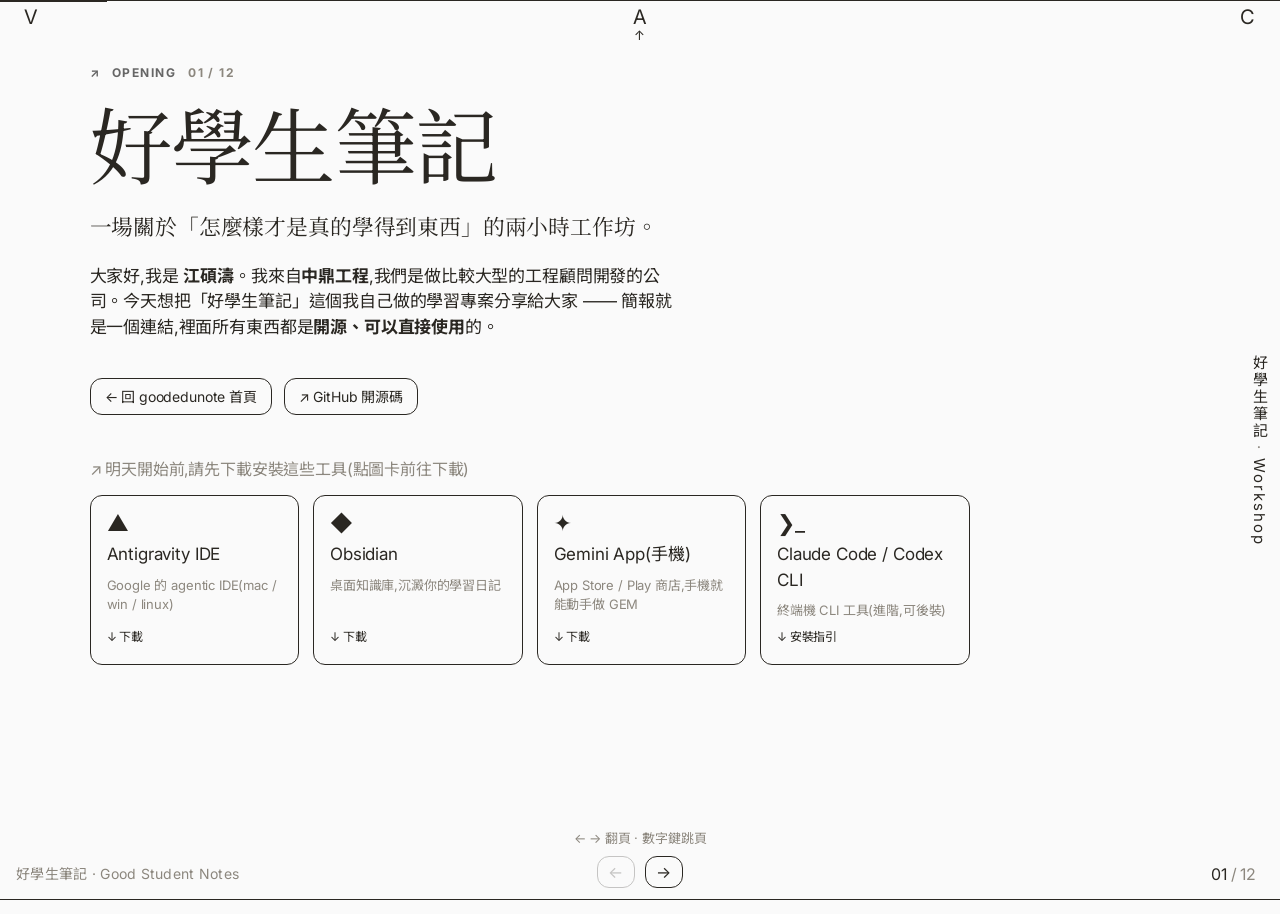
==== commit daee6e3a: "fix: 5/12 第一拍輸入改為錄音檔,拆解明示先轉逐字稿 許願階段手上只有聲音檔,逐字稿是工具該產出的物。修正第一拍 與要求拆解兩處 prompt,讓敘事接上 Step 1-2 轉錄。  Co-A" ====
--- a/presentation/index.html
+++ b/presentation/index.html
@@ -337,10 +337,34 @@
 .hstep{border:1px solid var(--color-ink);padding:14px 16px 16px;display:flex;flex-direction:column;gap:8px;}
 .hstep .hn{font-size:13px;color:var(--color-graphite);}
 .hstep .ht{font-size:16px;}
-a.btnbox{display:inline-block;text-decoration:none;color:var(--color-ink);border:1px solid var(--color-ink);padding:7px 14px;font-size:14px;margin-top:auto;}
+a.btnbox{display:inline-block;text-decoration:none;color:var(--color-ink);border:1px solid var(--color-ink);border-radius:var(--radius);padding:7px 14px;font-size:14px;margin-top:auto;}
 a.btnbox:hover{background:var(--color-ink);color:var(--color-paper);}
 a.btnbox.dl:before{content:"↓ ";}
 a.btnbox.ext:before{content:"↗ ";}
+a.btnbox.home:before{content:"← ";}
+/* ---------- slide 10 — numbered advanced flow ---------- */
+.flow{list-style:none;max-width:920px;margin-top:6px;border-top:1px solid var(--color-ink);}
+.flow>li{display:grid;grid-template-columns:auto 1fr;gap:20px;align-items:start;
+  padding:18px 4px;border-bottom:1px solid var(--color-field);}
+.flow .fnum{font-family:var(--font-serif);font-size:clamp(28px,3vw,40px);line-height:1;color:var(--color-graphite);}
+.flow .ftitle{font-size:18px;margin-bottom:4px;}
+.flow .ftext{font-size:15px;color:var(--color-ash);line-height:1.55;max-width:54ch;}
+.flow .spbox{margin-top:12px;max-width:none;}
+.helpbtn{display:inline-flex;align-items:center;justify-content:center;width:22px;height:22px;
+  margin-left:10px;border:1px solid var(--color-ink);border-radius:50%;font-size:13px;line-height:1;
+  color:var(--color-ink);text-decoration:none;vertical-align:middle;flex:none;}
+.helpbtn:hover{background:var(--color-ink);color:var(--color-paper);}
+.flow .ftext .keynote{display:block;margin-top:6px;font-size:13px;color:var(--color-graphite);}
+.flow .ftext .keynote a{color:var(--color-graphite);}
+/* link row on slide 1 (between intro and tools) */
+.linkrow{display:flex;flex-wrap:wrap;gap:12px;margin:22px 0 8px;}
+/* buttons on INK slides flip to cream */
+.slide.dark a.btnbox{color:var(--color-paper);border-color:var(--color-paper);}
+.slide.dark a.btnbox:hover{background:var(--color-paper);color:var(--color-ink);}
+/* clickable brand → back to slide 1 */
+.localesw{cursor:pointer;}
+.localesw:hover{color:var(--color-ink);}
+body.dark-mode .localesw:hover{color:var(--color-paper);}
 
 @media (max-width:900px){
   .tool-grid,.insight-grid,.handson{grid-template-columns:1fr 1fr;}
@@ -368,7 +392,7 @@
 
 <div class="progline" id="progline"></div>
 <nav class="edgenav">好學生筆記 <span>·</span> Workshop</nav>
-<div class="localesw">好學生筆記 · Good Student Notes</div>
+<div class="localesw" id="brandHome" title="回到第一頁">好學生筆記 · Good Student Notes</div>
 
 <main class="deck" id="deck">
 
@@ -379,6 +403,10 @@
     <h1 class="display">好學生筆記</h1>
     <p class="lead">一場關於「怎麼樣才是真的學得到東西」的兩小時工作坊。</p>
     <p class="body">大家好,我是 <b>江碩濤</b>。我來自<b>中鼎工程</b>,我們是做比較大型的工程顧問開發的公司。今天想把「好學生筆記」這個我自己做的學習專案分享給大家 —— 簡報就是一個連結,裡面所有東西都是<b>開源、可以直接使用</b>的。</p>
+    <div class="linkrow">
+      <a class="btnbox home" href="https://goodedunote.web.app/" title="回 goodedunote 首頁">回 goodedunote 首頁</a>
+      <a class="btnbox ext" href="https://github.com/shuotao/workshop" target="_blank" rel="noopener" title="本工作坊開源碼">GitHub 開源碼</a>
+    </div>
     <div class="tools-head">↗ 明天開始前,請先下載安裝這些工具(點圖卡前往下載)</div>
     <div class="tool-grid">
       <a class="toolcard" href="https://antigravity.google/download" target="_blank" rel="noopener">
@@ -593,18 +621,64 @@
     <p class="body muted">圖文分離:文字進 Google Docs,六色標註與局部插圖再貼回統整表 —— 一條龍結案。</p>
   </section>
 
-  <!-- 10 — advanced / obsidian / karpathy -->
+  <!-- 10 — advanced: run the whole flow on your own machine (block 1) -->
   <section class="slide top" data-title="進階與自動化">
-    <div class="watermark">10</div>
-    <div class="kicker"><span class="arrow">↗</span> <span>Advanced · Automation</span> <span class="num">10 / 12</span></div>
-    <h2 class="display">進階與自動化:<br>蒐集並強化你的學習</h2>
-    <ul class="list">
-      <li><b>工具統計</b> —— 現場盤點大家用的:Claude Code、Codex CLI,或 IDE(安裝 Antigravity IDE)。</li>
-      <li><b>Karpathy gist wiki LLM framework</b> —— 直接要求 AI 照著做。<a class="refit" href="https://gist.github.com/karpathy/442a6bf555914893e9891c11519de94f" target="_blank" rel="noopener">karpathy/442a6bf… gist</a></li>
-      <li><b>raw 好學生筆記範本 + ingest</b> → 產生 wiki。</li>
-      <li>進入 wiki,做 <b>Obsidian</b> 的編輯與基本操作。</li>
-      <li><b>Query 練習</b> —— 問問題、編輯、情境思考,回到 CLI / IDE 問,產生更新的 .md,再次進入重新編輯。</li>
-    </ul>
+    <div class="kicker"><span class="arrow">↗</span> <span>10 / 12 · Advanced — Run It Yourself</span></div>
+    <h2 class="display">進階:把流程<br>搬到你自己的電腦</h2>
+    <p class="lead">工具統計之後 —— 把整套好學生筆記 clone 到你自己機器,用同一段素材親手跑一次。</p>
+    <ol class="flow">
+      <li>
+        <span class="fnum">01</span>
+        <div>
+          <div class="ftitle"><b>工具統計</b></div>
+          <div class="ftext">先盤點你手上用什麼:Claude Code、Codex CLI,或安裝 Antigravity IDE —— 等一下就用它的對話框驅動。</div>
+        </div>
+      </li>
+      <li>
+        <span class="fnum">02</span>
+        <div>
+          <div class="ftitle"><b>Clone 專案</b></div>
+          <div class="ftext">開 Antigravity IDE,或在桌面新增一個資料夾;在對話框直接貼上指令,把專案複製下來。</div>
+          <div class="spbox flowbox">
+            <div class="spbar"><span>↗ 終端機 / 對話框</span><button class="spcopy">複製</button></div>
+            <div class="sptext">git clone https://github.com/shuotao/workshop.git</div>
+          </div>
+        </div>
+      </li>
+      <li>
+        <span class="fnum">03</span>
+        <div>
+          <div class="ftitle"><b>跑同一段素材,給角色,看成果</b><a class="helpbtn" href="https://console.groq.com/keys" target="_blank" rel="noopener" title="申請免費 Groq API Key(Step 1 轉錄用)— 設定教學見 studio.html">?</a></div>
+          <div class="ftext">專案根目錄就有同一個 <b>lightalking.mp3</b>。Step 1 轉錄走專案的 Groq Whisper,<b>不論 CLI 或 Antigravity 都需要 Groq API Key</b>(點上方 <b>?</b> 免費申請)。把你的 key <b>貼到下面 prompt 中「__把你的 Groq Key 貼在這裡__」那一格</b>,再按複製。
+            <span class="keynote">設定教學可參考 <a href="https://shuotao.github.io/GENAI/web/studio.html" target="_blank" rel="noopener">studio.html</a>;Phase B 校稿另需 Gemini Key(<a href="https://aistudio.google.com/apikey" target="_blank" rel="noopener">aistudio.google.com/apikey</a>)。</span>
+            <span class="keynote">prompt 裡的<b>【校正用語】</b>是這段 lightalking 的範例(講者名、Claude code、聽不清的專有名詞)——換成你自己的錄音時,替換成你的講者名與術語即可。</span>
+          </div>
+          <div class="spbox flowbox">
+            <div class="spbar"><span>↗ 先填入你的 Groq Key,再複製貼進對話框</span><button class="spcopy">複製</button></div>
+            <div class="sptext">我已經 clone 好學生筆記專案。我的 GROQ_API_KEY 是「__把你的 Groq Key 貼在這裡__」,請先幫我寫進專案根目錄的 .env。接著用專案裡的規則,對根目錄的 lightalking.mp3 完整執行 Step 1 → Step 4(Phase A 清理 → Phase B 校稿 → Step 3 知識補充 → Step 4 立場置入),身份設定為「__填你的職業/身份__」。跑完把每一步的產出都給我。
+
+【校正用語】(很重要 —— 沒有它 clean 結果會跑掉;轉錄與校稿時請務必套用。換成你自己的錄音時,替換成你的講者名與術語即可):
+· 主講者名稱固定為「江碩濤」,勿聽成別的名字。
+· 公司名是「中鼎工程」,不是「中領工程」。
+· 這些專有名詞常被聽錯,請以此為準:Claude code、tool use、plan mode、agent、終端機、GitHub 的 star / fork、Codex CLI、Antigravity IDE。</div>
+          </div>
+        </div>
+      </li>
+      <li>
+        <span class="fnum">04</span>
+        <div>
+          <div class="ftitle"><b>圖文合成:生出圖像版好學生筆記</b></div>
+          <div class="ftext">Step 4 只會產出<b>純文字 .md</b>(類比與洞察框)——<b>不會自動生圖</b>。要像桌面那種彩色手寫筆記圖,得再手動觸發。在 IDE / CLI 裡,這一步「<b>圖文合成</b>」才是真正的成果。
+            <span class="keynote">兩階段:<b>/note</b> 把 .md 渲染成 A4 底圖 → <b>/好學生筆記</b>(指定身份)產逐頁生圖提示 → IDE 用 <b>generate_image</b>(Imagen)在底圖上疊手寫字,輸出 pNN.png。</span>
+          </div>
+          <div class="spbox flowbox">
+            <div class="spbar"><span>↗ 貼進對話框(承接 Step 4 的 .md)</span><button class="spcopy">複製</button></div>
+            <div class="sptext">接續剛剛 Step 4 的 notes_<身份>.md,請做好學生筆記「圖像版」:先跑 /note 把它渲染成 A4 底圖,再跑 /好學生筆記(身份設定為「__填你的職業/身份__」)產生逐頁生圖提示,最後用 generate_image 依提示在底圖上疊上繁體中文手寫標記,輸出彩色手寫筆記圖 pNN.png。</div>
+          </div>
+        </div>
+      </li>
+    </ol>
+    <p class="body muted">第二段(下一頁):有了完整稿件,放進 Obsidian —— 我們邊做邊討論。</p>
   </section>
 
   <!-- 11 — obsidian practice -->
@@ -621,6 +695,7 @@
     <div class="letter-eyebrow">A Letter From The Work Desk · 結語</div>
     <div class="letter-body">這個世界已經有太多東西在替你做摘要。<br><br>好學生筆記只做一件相反的事:把講者那一整週準備過、現場想過、停頓過的,<em>原樣留下來</em>。<br><br>我什麼時候會成為學生?在時間有限下,語言模型能不能給我們一種全新的學習體驗?</div>
     <div class="letter-foot">謝謝大家 — 一週內,你會收到一份屬於你自己的好學生筆記</div>
+    <a class="btnbox home" href="https://goodedunote.web.app/" style="margin-top:28px;">回 goodedunote 首頁</a>
   </section>
 
 </main>
@@ -702,6 +777,7 @@
   else if(e.key==='End'){go(N-1);}
 });
 go(0);
+document.getElementById('brandHome').onclick=()=>go(0);
 
 /* ---------------- GENAI "Physics of Insight" — verbatim text + HOW + Technique ----------------
    text = 主張(原文) · how = HOW(原文) · tech = Technique(原文)
@@ -838,11 +914,17 @@
 });
 genCopy.onclick=()=>copyText(genText._plain||genText.textContent,genCopy);
 
+/* slide 10 — wire static copy boxes (git clone + run prompt) */
+document.querySelectorAll('.flowbox').forEach(box=>{
+  const b=box.querySelector('.spcopy'),t=box.querySelector('.sptext');
+  if(b&&t)b.onclick=()=>copyText(t.textContent,b);
+});
+
 /* ---------------- slide 5 — mindset stepper ---------------- */
 const STEPS=[
  {tag:"許願 · One-shot",
   body:"大家都在跟 AI 許願。注意:許願要講<b>它聽得懂的功能</b>,而不是它沒看過的名字。複製這句貼給 AI,看它 one-shot 給你什麼 ——",
-  prompt:"幫我做一個小工具:輸入一段演講錄音的逐字稿,輸出一份方便我日後複習的學習筆記。請直接幫我做出來。",
+  prompt:"幫我做一個小工具:輸入一段演講的錄音檔(聲音),輸出一份方便我日後複習的學習筆記。請直接幫我做出來。",
   pair:"講功能 → AI 能 one-shot 出 60–80 分"},
  {tag:"破綻 · 每個人都一樣",
   body:"問題來了:這個願誰許都一樣,AI 給的也幾乎一樣 —— 一個通用的摘要器。它禁不起交付,也<b>還不是「你的」</b>。我們真正想要的,是讓<b>每個同學做出來的都不一樣</b>。",
@@ -852,7 +934,7 @@
   pair:"拆解 + 注入你的細節 → 你的專屬版本"},
  {tag:"要求拆解 · 叫 AI 先拆",
   body:"不會拆?把「拆解」也交給 AI。複製這句先讓它規劃、別急著動手(這就是 plan mode 的精神)——",
-  prompt:"先不要動手。請把「把演講逐字稿變成一份個人化的複習筆記」這個任務,拆解成 3–5 個步驟,每一步寫清楚輸入與產出,並確認上一步的產出能成為下一步的輸入。其中要有一步,是注入我的身份、立場與最在意的重點。等我確認後,再開始做。",
+  prompt:"先不要動手。請把「把一段演講錄音檔變成一份個人化的複習筆記」這個任務,拆解成 3–5 個步驟,每一步寫清楚輸入與產出,並確認上一步的產出能成為下一步的輸入。第一步應該是把錄音轉成逐字稿;其中還要有一步,是注入我的身份、立場與最在意的重點。等我確認後,再開始做。",
   pair:"不會拆 → 就叫 AI 先拆、再做"}
 ];
 let sIdx=0;
